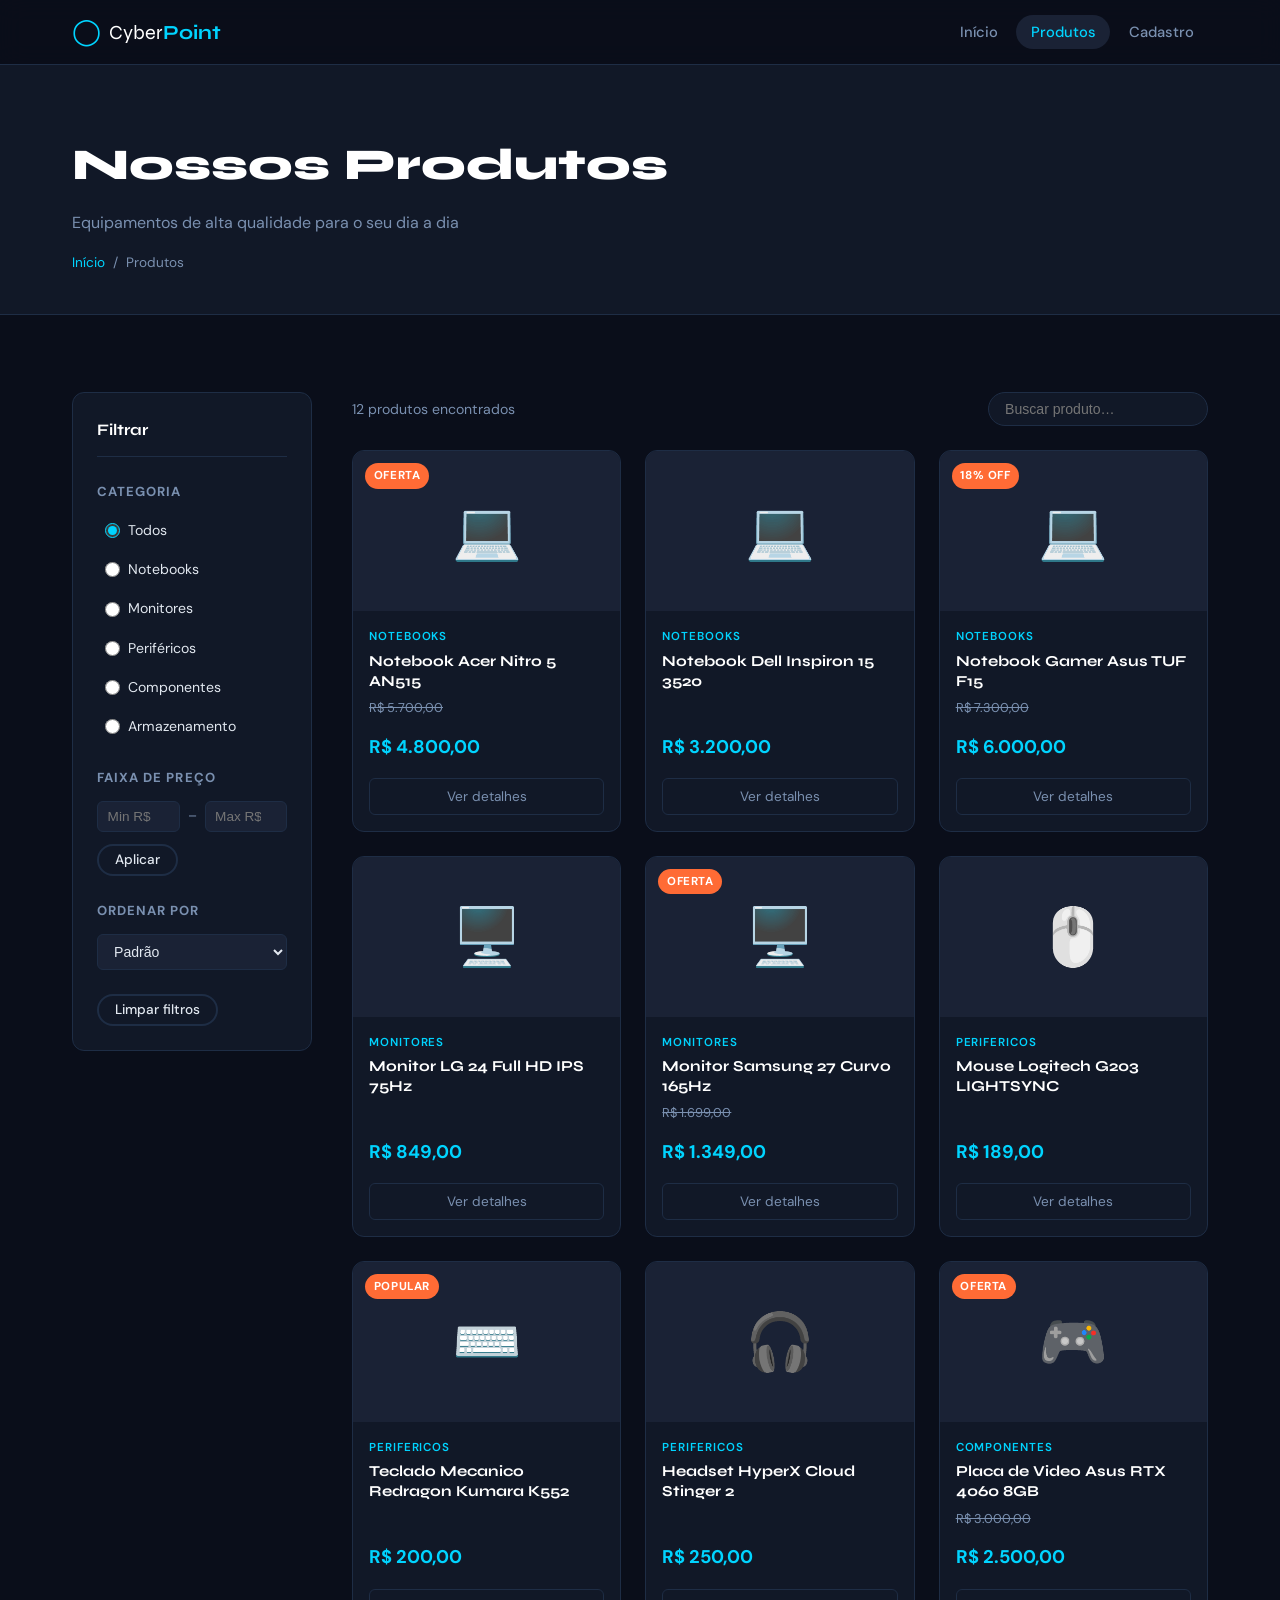
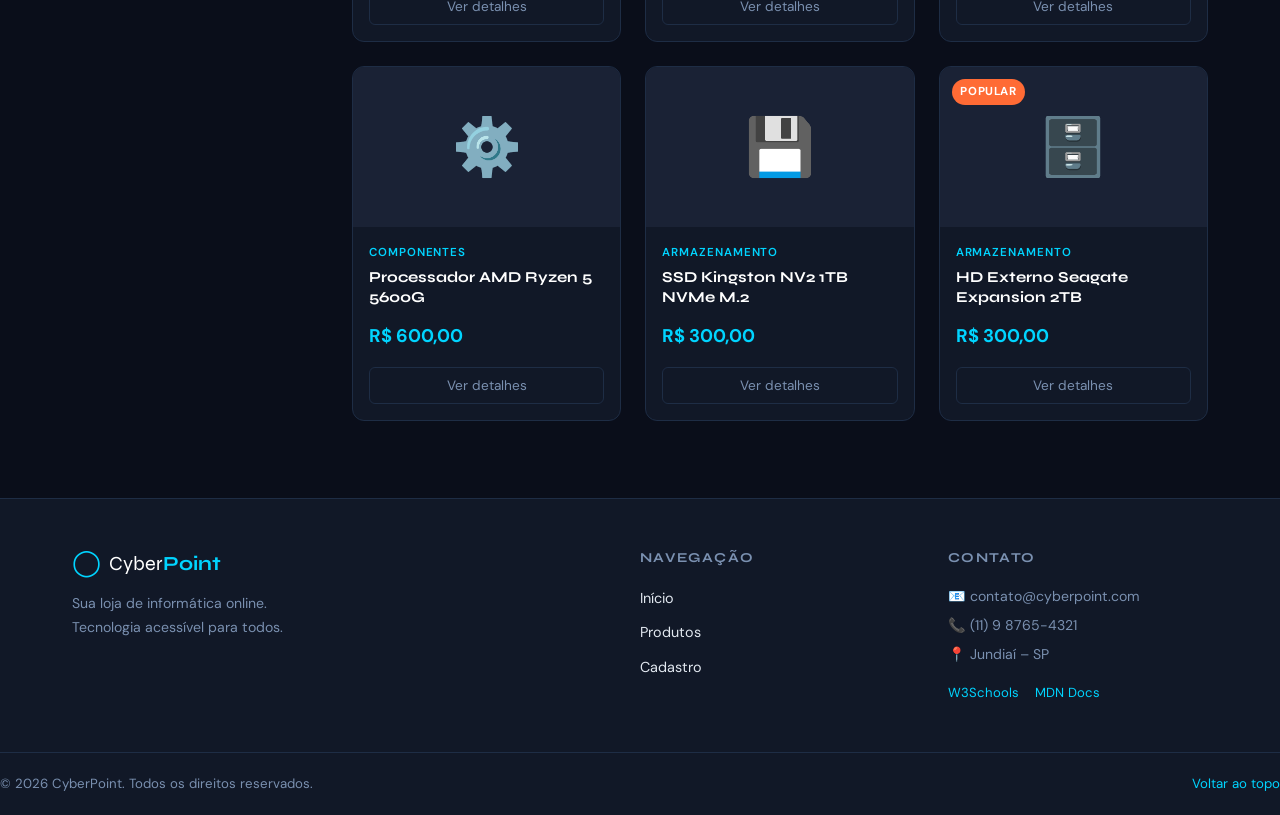
==== produtos.html @ f6575be1 "Projeto Final UC15 - CyberPoint" ====
<!DOCTYPE html>
<html lang="pt-BR">
<head>
  <meta charset="UTF-8" />
  <meta name="viewport" content="width=device-width, initial-scale=1.0" />
  <meta name="description" content="Catálogo de produtos CyberPoint – notebooks, monitores, periféricos e muito mais." />
  <meta name="author" content="CyberPoint" />
  <title>Produtos | CyberPoint</title>
  <link rel="stylesheet" href="css/style.css" />
  <link rel="preconnect" href="https://fonts.googleapis.com" />
  <link href="https://fonts.googleapis.com/css2?family=Syne:wght@400;700;800&family=DM+Sans:wght@300;400;500&display=swap" rel="stylesheet" />
</head>
<body data-page="produtos">
 
  <header class="site-header" id="topo">
    <div class="header-inner container">
      <a href="index.html" class="logo" aria-label="CyberPoint Home">
        <span class="logo-icon">&#9711;</span>
        <span class="logo-text">Cyber<strong>Point</strong></span>
      </a>
      <nav class="main-nav" id="main-nav" aria-label="Navegação principal">
        <ul>
          <li><a href="index.html" class="nav-link">Início</a></li>
          <li><a href="produtos.html" class="nav-link active">Produtos</a></li>
          <li><a href="cadastro.html" class="nav-link">Cadastro</a></li>
        </ul>
      </nav>
      <button class="nav-toggle" id="nav-toggle" aria-label="Abrir menu" aria-expanded="false" aria-controls="main-nav">
        <span></span><span></span><span></span>
      </button>
    </div>
  </header>
 
  <main id="main-content">
 
    <!-- PAGE HERO -->
    <section class="page-hero" aria-labelledby="page-title">
      <div class="container">
        <h1 id="page-title">Nossos Produtos</h1>
        <p>Equipamentos de alta qualidade para o seu dia a dia</p>
        <nav aria-label="Breadcrumb" class="breadcrumb">
          <ol>
            <li><a href="index.html">Início</a></li>
            <li aria-current="page">Produtos</li>
          </ol>
        </nav>
      </div>
    </section>
 
    <!-- FILTRO + CATÁLOGO -->
    <section class="catalog section" aria-labelledby="catalog-heading">
      <div class="container catalog-layout">
 
        <!-- SIDEBAR FILTROS -->
        <aside class="filters-sidebar" aria-label="Filtros de produtos">
          <h2 id="catalog-heading" class="filters-title">Filtrar</h2>
 
          <div class="filter-group">
            <h3>Categoria</h3>
            <ul class="filter-list" role="list">
              <li><label><input type="radio" name="cat" value="todos" checked /> Todos</label></li>
              <li><label><input type="radio" name="cat" value="notebooks" /> Notebooks</label></li>
              <li><label><input type="radio" name="cat" value="monitores" /> Monitores</label></li>
              <li><label><input type="radio" name="cat" value="perifericos" /> Periféricos</label></li>
              <li><label><input type="radio" name="cat" value="componentes" /> Componentes</label></li>
              <li><label><input type="radio" name="cat" value="armazenamento" /> Armazenamento</label></li>
            </ul>
          </div>
 
          <div class="filter-group">
            <h3>Faixa de Preço</h3>
            <div class="price-range">
              <label for="price-min" class="sr-only">Preço mínimo</label>
              <input type="number" id="price-min" placeholder="Min R$" min="0" />
              <span>–</span>
              <label for="price-max" class="sr-only">Preço máximo</label>
              <input type="number" id="price-max" placeholder="Max R$" min="0" />
            </div>
            <button class="btn btn-outline btn-sm" id="apply-price">Aplicar</button>
          </div>
 
          <div class="filter-group">
            <h3>Ordenar por</h3>
            <select id="sort-select" aria-label="Ordenar produtos">
              <option value="default">Padrão</option>
              <option value="price-asc">Menor preço</option>
              <option value="price-desc">Maior preço</option>
              <option value="name-asc">A–Z</option>
            </select>
          </div>
 
          <button class="btn btn-outline btn-sm" id="clear-filters">Limpar filtros</button>
        </aside>
 
        <!-- PRODUTOS -->
        <div class="products-area">
          <div class="products-toolbar">
            <p id="results-count" class="results-count"></p>
            <div class="search-wrap">
              <label for="search-products" class="sr-only">Buscar produtos</label>
              <input type="search" id="search-products" placeholder="Buscar produto…" aria-label="Buscar produto" />
            </div>
          </div>
          <div class="products-grid" id="products-container" aria-live="polite" aria-label="Lista de produtos">
            <!-- Preenchido via JS -->
          </div>
          <p id="no-results" class="no-results" hidden>Nenhum produto encontrado. Tente outros filtros.</p>
        </div>
 
      </div>
    </section>
 
  </main>
 
  <!-- MODAL DO PRODUTO -->
  <div class="modal-overlay" id="modal-overlay" role="dialog" aria-modal="true" aria-labelledby="modal-product-name" hidden>
    <div class="modal-box">
      <button class="modal-close" id="modal-close" aria-label="Fechar">✕</button>
      <div class="modal-emoji" id="modal-emoji" aria-hidden="true"></div>
      <h2 id="modal-product-name"></h2>
      <p id="modal-product-desc"></p>
      <ul id="modal-specs" class="modal-specs"></ul>
      <p class="modal-price" id="modal-price"></p>
      <a href="cadastro.html" class="btn btn-primary">Comprar agora</a>
    </div>
  </div>
 
  <footer class="site-footer" role="contentinfo">
    <div class="container footer-inner">
      <div class="footer-brand">
        <a href="index.html" class="logo">
          <span class="logo-icon">&#9711;</span>
          <span class="logo-text">Cyber<strong>Point</strong></span>
        </a>
        <p>Sua loja de informática online.<br />Tecnologia acessível para todos.</p>
      </div>
      <nav class="footer-nav" aria-label="Links do rodapé">
        <h4>Navegação</h4>
        <ul>
          <li><a href="index.html">Início</a></li>
          <li><a href="produtos.html">Produtos</a></li>
          <li><a href="cadastro.html">Cadastro</a></li>
        </ul>
      </nav>
      <div class="footer-contact">
        <h4>Contato</h4>
        <address>
          <p>📧 contato@cyberpoint.com</p>
          <p>📞 (11) 9 8765-4321</p>
          <p>📍 Jundiaí – SP</p>
        </address>
        <div class="footer-links">
          <a href="https://www.w3schools.com" target="_blank" rel="noopener noreferrer">W3Schools</a>
          <a href="https://developer.mozilla.org/pt-BR/" target="_blank" rel="noopener noreferrer">MDN Docs</a>
        </div>
      </div>
    </div>
    <div class="footer-bottom">
      <p>&copy; 2026 CyberPoint. Todos os direitos reservados.</p>
      <a href="#topo" class="back-to-top" aria-label="Voltar ao topo">Voltar ao topo</a>
    </div>
  </footer>

  <script src="js/script.js"></script>
</body>
</html>
---- css/style.css ----
*, *::before, *::after { box-sizing: border-box; margin: 0; padding: 0; }

:root {
  /* Palette */
  --c-bg:         #0a0e1a;
  --c-surface:    #111827;
  --c-surface2:   #1a2235;
  --c-border:     #1e2d45;
  --c-accent:     #00d4ff;
  --c-accent2:    #ff6b35;
  --c-text:       #e2e8f0;
  --c-text-muted: #7a90b0;
  --c-white:      #ffffff;

  /* Typography */
  --font-display: 'Syne', sans-serif;
  --font-body:    'DM Sans', sans-serif;

  /* Spacing */
  --section-gap: clamp(3rem, 6vw, 6rem);
  --container:   1200px;
  --radius:      12px;
  --radius-sm:   6px;

  /* Transitions */
  --transition: 220ms ease;
}

/* BASE */
html { scroll-behavior: smooth; }

body {
  font-family: var(--font-body);
  background-color: var(--c-bg);
  color: var(--c-text);
  line-height: 1.65;
  overflow-x: hidden;
  font-size: 1rem;
}

img { max-width: 100%; display: block; }
a { color: inherit; text-decoration: none; }
ul, ol { list-style: none; }
address { font-style: normal; }

/* UTILITY */
.container {
  max-width: var(--container);
  margin-inline: auto;
  padding-inline: clamp(1rem, 4vw, 2rem);
}

.section { padding-block: var(--section-gap); }

.sr-only {
  position: absolute; width: 1px; height: 1px;
  padding: 0; margin: -1px; overflow: hidden;
  clip: rect(0,0,0,0); white-space: nowrap; border: 0;
}

.section-header {
  display: flex;
  align-items: baseline;
  justify-content: space-between;
  flex-wrap: wrap;
  gap: 0.5rem;
  margin-bottom: 2.5rem;
}

.section-header h2 {
  font-family: var(--font-display);
  font-size: clamp(1.5rem, 3vw, 2rem);
  font-weight: 800;
  color: var(--c-white);
}

.section-header p {
  color: var(--c-text-muted);
  font-size: 0.95rem;
}

.see-all {
  font-size: 0.9rem;
  color: var(--c-accent);
  font-weight: 500;
  transition: opacity var(--transition);
}
.see-all:hover { opacity: 0.75; }

/* BUTTONS */
.btn {
  display: inline-flex;
  align-items: center;
  gap: 0.4rem;
  padding: 0.7rem 1.5rem;
  border-radius: 50px;
  font-family: var(--font-body);
  font-size: 0.95rem;
  font-weight: 500;
  cursor: pointer;
  border: 2px solid transparent;
  transition: all var(--transition);
  text-decoration: none;
  line-height: 1;
}

.btn-primary {
  background: var(--c-accent);
  color: var(--c-bg);
  border-color: var(--c-accent);
}
.btn-primary:hover {
  background: transparent;
  color: var(--c-accent);
}

.btn-outline {
  background: transparent;
  color: var(--c-text);
  border-color: var(--c-border);
}
.btn-outline:hover {
  border-color: var(--c-accent);
  color: var(--c-accent);
}

.btn-full { width: 100%; justify-content: center; }
.btn-sm { font-size: 0.85rem; padding: 0.45rem 1rem; }

/* HEADER */
.site-header {
  position: sticky;
  top: 0;
  z-index: 100;
  background: rgba(10, 14, 26, 0.9);
  backdrop-filter: blur(12px);
  -webkit-backdrop-filter: blur(12px);
  border-bottom: 1px solid var(--c-border);
  transition: background var(--transition);
}

.header-inner {
  display: flex;
  align-items: center;
  justify-content: space-between;
  height: 64px;
  gap: 2rem;
}

/* Logo */
.logo {
  display: flex;
  align-items: center;
  gap: 0.5rem;
  font-family: var(--font-display);
  font-size: 1.25rem;
  color: var(--c-white);
  text-decoration: none;
  white-space: nowrap;
}
.logo-icon {
  font-size: 1.6rem;
  color: var(--c-accent);
  line-height: 1;
}
.logo strong { color: var(--c-accent); }

/* Nav */
.main-nav ul {
  display: flex;
  align-items: center;
  gap: 0.25rem;
}

.nav-link {
  padding: 0.45rem 0.9rem;
  border-radius: 50px;
  font-size: 0.92rem;
  font-weight: 500;
  color: var(--c-text-muted);
  transition: all var(--transition);
}
.nav-link:hover,
.nav-link.active {
  color: var(--c-white);
  background: var(--c-surface2);
}
.nav-link.active { color: var(--c-accent); }

.nav-toggle {
  display: none;
  flex-direction: column;
  gap: 5px;
  background: none;
  border: none;
  cursor: pointer;
  padding: 4px;
}
.nav-toggle span {
  display: block;
  width: 24px;
  height: 2px;
  background: var(--c-text);
  border-radius: 2px;
  transition: all var(--transition);
}
.nav-toggle.open span:nth-child(1) { transform: rotate(45deg) translate(5px, 5px); }
.nav-toggle.open span:nth-child(2) { opacity: 0; }
.nav-toggle.open span:nth-child(3) { transform: rotate(-45deg) translate(5px, -5px); }

/* HERO */
.hero {
  position: relative;
  overflow: hidden;
  min-height: 88vh;
  display: flex;
  align-items: center;
}

.hero-bg-shapes {
  position: absolute;
  inset: 0;
  pointer-events: none;
  overflow: hidden;
}
.shape {
  position: absolute;
  border-radius: 50%;
  filter: blur(80px);
  opacity: 0.18;
}
.shape-1 {
  width: 500px; height: 500px;
  background: var(--c-accent);
  top: -100px; right: -100px;
}
.shape-2 {
  width: 400px; height: 400px;
  background: var(--c-accent2);
  bottom: -80px; left: -80px;
}
.shape-3 {
  width: 300px; height: 300px;
  background: #6c47ff;
  top: 40%; left: 30%;
}

.hero-content {
  display: grid;
  grid-template-columns: 1fr 1fr;
  gap: 4rem;
  align-items: center;
  padding-block: 6rem 4rem;
  position: relative;
  z-index: 1;
}

.hero-tag {
  display: inline-block;
  font-size: 0.78rem;
  font-weight: 600;
  text-transform: uppercase;
  letter-spacing: 0.1em;
  color: var(--c-accent);
  background: rgba(0,212,255,0.1);
  border: 1px solid rgba(0,212,255,0.25);
  padding: 0.3rem 0.8rem;
  border-radius: 50px;
  margin-bottom: 1.2rem;
}

.hero-text h1 {
  font-family: var(--font-display);
  font-size: clamp(2.2rem, 5vw, 3.8rem);
  font-weight: 800;
  color: var(--c-white);
  line-height: 1.1;
  margin-bottom: 1.2rem;
}
.hero-text h1 em {
  font-style: normal;
  color: var(--c-accent);
}

.hero-text p {
  font-size: 1.05rem;
  color: var(--c-text-muted);
  max-width: 440px;
  margin-bottom: 2rem;
}

.hero-cta {
  display: flex;
  gap: 1rem;
  flex-wrap: wrap;
}

/* Hero floating cards */
.hero-image {
  display: flex;
  flex-direction: column;
  gap: 1rem;
  align-items: flex-end;
}

.hero-card {
  display: flex;
  align-items: center;
  gap: 1rem;
  background: var(--c-surface);
  border: 1px solid var(--c-border);
  border-radius: var(--radius);
  padding: 1rem 1.25rem;
  width: 90%;
  max-width: 280px;
  box-shadow: 0 8px 32px rgba(0,0,0,0.4);
  transition: transform var(--transition);
}
.hero-card:hover { transform: translateX(-4px); }

.hero-card-icon { font-size: 2rem; }
.hero-card-info { display: flex; flex-direction: column; }
.hero-card-name { font-size: 0.88rem; color: var(--c-text-muted); }
.hero-card-price {
  font-family: var(--font-display);
  font-size: 1.1rem;
  font-weight: 700;
  color: var(--c-accent);
}

/* Floating animation */
@keyframes floatY {
  0%, 100% { transform: translateY(0); }
  50%       { transform: translateY(-10px); }
}
.floating         { animation: floatY 4s ease-in-out infinite; }
.floating.delay-1 { animation-delay: 1.3s; }
.floating.delay-2 { animation-delay: 2.6s; }

/* CATEGORIES */
.cat-grid {
  display: grid;
  grid-template-columns: repeat(auto-fill, minmax(140px, 1fr));
  gap: 1rem;
}

.cat-card {
  display: flex;
  flex-direction: column;
  align-items: center;
  gap: 0.6rem;
  padding: 1.5rem 1rem;
  background: var(--c-surface);
  border: 1px solid var(--c-border);
  border-radius: var(--radius);
  transition: all var(--transition);
  cursor: pointer;
}
.cat-card:hover {
  border-color: var(--c-accent);
  transform: translateY(-4px);
  box-shadow: 0 8px 24px rgba(0,212,255,0.12);
}

.cat-emoji { font-size: 2rem; }
.cat-name  { font-size: 0.88rem; font-weight: 500; color: var(--c-text); }

/* PRODUCTS GRID */
.products-grid {
  display: grid;
  grid-template-columns: repeat(auto-fill, minmax(220px, 1fr));
  gap: 1.5rem;
}

.product-card {
  background: var(--c-surface);
  border: 1px solid var(--c-border);
  border-radius: var(--radius);
  overflow: hidden;
  display: flex;
  flex-direction: column;
  transition: all var(--transition);
  cursor: pointer;
  position: relative;
}
.product-card:hover {
  border-color: var(--c-accent);
  transform: translateY(-6px);
  box-shadow: 0 12px 32px rgba(0,212,255,0.1);
}

.product-badge {
  position: absolute;
  top: 0.75rem;
  left: 0.75rem;
  background: var(--c-accent2);
  color: white;
  font-size: 0.72rem;
  font-weight: 700;
  text-transform: uppercase;
  letter-spacing: 0.05em;
  padding: 0.2rem 0.55rem;
  border-radius: 50px;
}

.product-img {
  background: var(--c-surface2);
  display: flex;
  align-items: center;
  justify-content: center;
  height: 160px;
  overflow: hidden;
}

/* Quando tiver imagem real */
.product-img img {
  width: 100%;
  height: 100%;
  object-fit: contain;
  padding: 12px;
  transition: transform var(--transition);
}
.product-card:hover .product-img img { transform: scale(1.05); }

/* Placeholder emoji */
.product-img-emoji,
.product-img-fallback {
  font-size: 3.5rem;
  line-height: 1;
  transition: transform var(--transition);
}
.product-card:hover .product-img-emoji { transform: scale(1.1); }

.product-info {
  padding: 1rem;
  flex: 1;
  display: flex;
  flex-direction: column;
  gap: 0.35rem;
}

.product-cat {
  font-size: 0.72rem;
  text-transform: uppercase;
  letter-spacing: 0.08em;
  color: var(--c-accent);
  font-weight: 600;
}

.product-name {
  font-family: var(--font-display);
  font-size: 0.95rem;
  font-weight: 700;
  color: var(--c-white);
  line-height: 1.3;
}

.product-price {
  font-size: 1.15rem;
  font-weight: 700;
  color: var(--c-accent);
  margin-top: auto;
  padding-top: 0.5rem;
}

.product-old-price {
  font-size: 0.8rem;
  color: var(--c-text-muted);
  text-decoration: line-through;
}

.product-btn {
  margin: 0 1rem 1rem;
  display: block;
  text-align: center;
  padding: 0.55rem;
  background: transparent;
  border: 1px solid var(--c-border);
  border-radius: var(--radius-sm);
  font-size: 0.85rem;
  color: var(--c-text-muted);
  transition: all var(--transition);
  cursor: pointer;
  font-family: var(--font-body);
}
.product-btn:hover, .product-card:hover .product-btn {
  background: var(--c-accent);
  border-color: var(--c-accent);
  color: var(--c-bg);
  font-weight: 600;
}

/* PROMO BANNER */
.promo-banner { background: var(--c-surface); }
.promo-inner {
  display: flex;
  align-items: center;
  justify-content: space-between;
  gap: 2rem;
  padding: 3rem;
  border-radius: 20px;
  background: linear-gradient(135deg, rgba(0,212,255,0.08) 0%, rgba(255,107,53,0.08) 100%);
  border: 1px solid rgba(0,212,255,0.2);
}
.promo-tag {
  display: inline-block;
  font-size: 0.78rem;
  font-weight: 700;
  text-transform: uppercase;
  letter-spacing: 0.1em;
  color: var(--c-accent2);
  margin-bottom: 0.75rem;
}
.promo-text h2 {
  font-family: var(--font-display);
  font-size: clamp(1.5rem, 3vw, 2.25rem);
  font-weight: 800;
  color: var(--c-white);
  margin-bottom: 0.6rem;
}
.promo-text h2 strong { color: var(--c-accent2); }
.promo-text p { color: var(--c-text-muted); margin-bottom: 1.5rem; }
.promo-graphic { font-size: 5rem; opacity: 0.6; }

/* BENEFITS */
.benefits-grid {
  display: grid;
  grid-template-columns: repeat(auto-fill, minmax(200px, 1fr));
  gap: 1.5rem;
}

.benefit-item {
  padding: 1.75rem;
  background: var(--c-surface);
  border: 1px solid var(--c-border);
  border-radius: var(--radius);
  display: flex;
  flex-direction: column;
  gap: 0.6rem;
  transition: border-color var(--transition);
}
.benefit-item:hover { border-color: var(--c-accent); }

.benefit-icon { font-size: 1.75rem; }
.benefit-item h3 {
  font-family: var(--font-display);
  font-size: 1rem;
  font-weight: 700;
  color: var(--c-white);
}
.benefit-item p { font-size: 0.88rem; color: var(--c-text-muted); }

/* FOOTER */
.site-footer {
  background: var(--c-surface);
  border-top: 1px solid var(--c-border);
  margin-top: auto;
}

.footer-inner {
  display: grid;
  grid-template-columns: 2fr 1fr 1fr;
  gap: 3rem;
  padding-block: 3rem;
}

.footer-brand .logo { margin-bottom: 0.75rem; }
.footer-brand p { font-size: 0.88rem; color: var(--c-text-muted); line-height: 1.7; }

.footer-nav h4,
.footer-contact h4 {
  font-family: var(--font-display);
  font-size: 0.85rem;
  text-transform: uppercase;
  letter-spacing: 0.1em;
  color: var(--c-text-muted);
  margin-bottom: 1rem;
}

.footer-nav ul { display: flex; flex-direction: column; gap: 0.5rem; }
.footer-nav a {
  font-size: 0.9rem;
  color: var(--c-text);
  transition: color var(--transition);
}
.footer-nav a:hover { color: var(--c-accent); }

.footer-contact address p {
  font-size: 0.88rem;
  color: var(--c-text-muted);
  margin-bottom: 0.35rem;
}

.footer-links {
  display: flex;
  gap: 1rem;
  margin-top: 1rem;
}
.footer-links a {
  font-size: 0.82rem;
  color: var(--c-accent);
  transition: opacity var(--transition);
}
.footer-links a:hover { opacity: 0.7; }

.footer-bottom {
  display: flex;
  align-items: center;
  justify-content: space-between;
  border-top: 1px solid var(--c-border);
  padding-block: 1.25rem;
  font-size: 0.83rem;
  color: var(--c-text-muted);
}

.back-to-top {
  color: var(--c-accent);
  transition: opacity var(--transition);
}
.back-to-top:hover { opacity: 0.7; }

/* PAGE HERO */
.page-hero {
  padding-block: 4rem 2.5rem;
  background: var(--c-surface);
  border-bottom: 1px solid var(--c-border);
}
.page-hero h1 {
  font-family: var(--font-display);
  font-size: clamp(1.75rem, 4vw, 2.75rem);
  font-weight: 800;
  color: var(--c-white);
  margin-bottom: 0.5rem;
}
.page-hero p { color: var(--c-text-muted); margin-bottom: 1rem; }

.breadcrumb ol {
  display: flex;
  gap: 0.5rem;
  font-size: 0.85rem;
  color: var(--c-text-muted);
}
.breadcrumb li:not(:last-child)::after { content: '/'; margin-left: 0.5rem; }
.breadcrumb a { color: var(--c-accent); }

/* CATALOG LAYOUT */
.catalog-layout {
  display: grid;
  grid-template-columns: 240px 1fr;
  gap: 2.5rem;
  align-items: start;
}

/* Filters sidebar */
.filters-sidebar {
  background: var(--c-surface);
  border: 1px solid var(--c-border);
  border-radius: var(--radius);
  padding: 1.5rem;
  position: sticky;
  top: 80px;
}

.filters-title {
  font-family: var(--font-display);
  font-size: 1rem;
  font-weight: 700;
  color: var(--c-white);
  margin-bottom: 1.5rem;
  padding-bottom: 0.75rem;
  border-bottom: 1px solid var(--c-border);
}

.filter-group {
  margin-bottom: 1.5rem;
}
.filter-group h3 {
  font-size: 0.82rem;
  text-transform: uppercase;
  letter-spacing: 0.08em;
  color: var(--c-text-muted);
  margin-bottom: 0.75rem;
}

.filter-list { display: flex; flex-direction: column; gap: 0.4rem; }
.filter-list label {
  display: flex;
  align-items: center;
  gap: 0.5rem;
  font-size: 0.88rem;
  cursor: pointer;
  color: var(--c-text);
  padding: 0.3rem 0.5rem;
  border-radius: var(--radius-sm);
  transition: background var(--transition);
}
.filter-list label:hover { background: var(--c-surface2); }

.price-range {
  display: flex;
  align-items: center;
  gap: 0.5rem;
  margin-bottom: 0.75rem;
}
.price-range input {
  flex: 1;
  background: var(--c-surface2);
  border: 1px solid var(--c-border);
  border-radius: var(--radius-sm);
  padding: 0.45rem 0.6rem;
  color: var(--c-text);
  font-size: 0.85rem;
  width: 100%;
}
.price-range span { color: var(--c-text-muted); font-size: 0.85rem; }

#sort-select {
  width: 100%;
  background: var(--c-surface2);
  border: 1px solid var(--c-border);
  color: var(--c-text);
  padding: 0.5rem 0.75rem;
  border-radius: var(--radius-sm);
  font-size: 0.88rem;
  cursor: pointer;
}

/* Products toolbar */
.products-toolbar {
  display: flex;
  align-items: center;
  justify-content: space-between;
  margin-bottom: 1.5rem;
  gap: 1rem;
  flex-wrap: wrap;
}

.results-count { font-size: 0.88rem; color: var(--c-text-muted); }

.search-wrap input {
  background: var(--c-surface);
  border: 1px solid var(--c-border);
  border-radius: 50px;
  padding: 0.5rem 1rem;
  color: var(--c-text);
  font-size: 0.88rem;
  width: 220px;
  transition: border-color var(--transition);
}
.search-wrap input:focus {
  outline: none;
  border-color: var(--c-accent);
}

.no-results {
  text-align: center;
  color: var(--c-text-muted);
  padding: 3rem;
  font-size: 1rem;
}

/* MODAL */
.modal-overlay {
  position: fixed;
  inset: 0;
  background: rgba(0,0,0,0.7);
  backdrop-filter: blur(6px);
  z-index: 200;
  display: flex;
  align-items: center;
  justify-content: center;
  padding: 1rem;
}
.modal-overlay[hidden] { display: none; }

.modal-box {
  background: var(--c-surface);
  border: 1px solid var(--c-border);
  border-radius: 20px;
  max-width: 480px;
  width: 100%;
  padding: 2rem;
  position: relative;
  animation: fadeUp 0.25s ease;
}

@keyframes fadeUp {
  from { opacity: 0; transform: translateY(20px); }
  to   { opacity: 1; transform: translateY(0); }
}

.modal-close {
  position: absolute;
  top: 1rem;
  right: 1rem;
  background: var(--c-surface2);
  border: none;
  color: var(--c-text);
  font-size: 1rem;
  width: 2rem;
  height: 2rem;
  border-radius: 50%;
  cursor: pointer;
  display: flex;
  align-items: center;
  justify-content: center;
  transition: background var(--transition);
}
.modal-close:hover { background: var(--c-border); }

.modal-emoji { font-size: 4rem; margin-bottom: 0.75rem; }

.modal-box h2 {
  font-family: var(--font-display);
  font-size: 1.4rem;
  font-weight: 800;
  color: var(--c-white);
  margin-bottom: 0.5rem;
}
.modal-box p { color: var(--c-text-muted); margin-bottom: 1rem; }

.modal-specs {
  list-style: disc inside;
  color: var(--c-text-muted);
  font-size: 0.88rem;
  margin-bottom: 1rem;
  display: flex;
  flex-direction: column;
  gap: 0.3rem;
}

.modal-price {
  font-family: var(--font-display);
  font-size: 1.5rem;
  font-weight: 800;
  color: var(--c-accent);
  margin-bottom: 1.5rem !important;
}

/* FORM SECTION */
.form-container {
  display: grid;
  grid-template-columns: 1fr 320px;
  gap: 3rem;
  align-items: start;
}

.form-card {
  background: var(--c-surface);
  border: 1px solid var(--c-border);
  border-radius: 20px;
  padding: 2.5rem;
}

.form-card h2 {
  font-family: var(--font-display);
  font-size: 1.5rem;
  font-weight: 800;
  color: var(--c-white);
  margin-bottom: 0.35rem;
}
.form-subtitle { color: var(--c-text-muted); font-size: 0.9rem; margin-bottom: 2rem; }

fieldset {
  border: none;
  margin-bottom: 2rem;
  padding: 0;
}
legend {
  font-family: var(--font-display);
  font-size: 0.8rem;
  font-weight: 700;
  text-transform: uppercase;
  letter-spacing: 0.1em;
  color: var(--c-accent);
  margin-bottom: 1.25rem;
  padding-bottom: 0.6rem;
  border-bottom: 1px solid var(--c-border);
  width: 100%;
}

.form-row {
  display: flex;
  gap: 1rem;
  flex-wrap: wrap;
}

.form-group {
  display: flex;
  flex-direction: column;
  gap: 0.35rem;
  flex: 1;
  min-width: 0;
}

.form-group label {
  font-size: 0.85rem;
  font-weight: 500;
  color: var(--c-text);
}
.required { color: var(--c-accent2); }

.form-group input:not([type="checkbox"]):not([type="radio"]),
.form-group select,
.form-group textarea {
  background: var(--c-surface2);
  border: 1.5px solid var(--c-border);
  border-radius: var(--radius-sm);
  padding: 0.6rem 0.85rem;
  color: var(--c-text);
  font-size: 0.9rem;
  font-family: var(--font-body);
  transition: border-color var(--transition);
  width: 100%;
}
.form-group input:focus,
.form-group select:focus {
  outline: none;
  border-color: var(--c-accent);
}
.form-group input.error { border-color: #f87171; }
.form-group input.success { border-color: #34d399; }

.field-error {
  font-size: 0.78rem;
  color: #f87171;
  min-height: 1rem;
  display: block;
}
.field-hint {
  font-size: 0.78rem;
  color: var(--c-text-muted);
}

/* Password toggle */
.input-password {
  position: relative;
}
.input-password input { padding-right: 2.8rem; }
.toggle-password {
  position: absolute;
  right: 0.6rem;
  top: 50%;
  transform: translateY(-50%);
  background: none;
  border: none;
  cursor: pointer;
  font-size: 1rem;
  line-height: 1;
}



/* Checkboxes */
.checkgroup {
  display: flex;
  flex-wrap: wrap;
  gap: 0.5rem;
}
.checkgroup p {
  width: 100%;
  font-size: 0.85rem;
  font-weight: 500;
  color: var(--c-text);
  margin-bottom: 0.25rem;
}
.checkgroup label,
.checkbox-label {
  display: flex;
  align-items: center;
  gap: 0.45rem;
  font-size: 0.88rem;
  cursor: pointer;
  color: var(--c-text);
}
.prefs-fieldset .form-group { margin-bottom: 1rem; }

.inline-link { color: var(--c-accent); text-decoration: underline; }

.form-actions { margin-top: 2rem; }
.login-hint {
  text-align: center;
  font-size: 0.85rem;
  color: var(--c-text-muted);
  margin-top: 0.75rem;
}

/* Form success */
.form-success {
  text-align: center;
  padding: 2rem;
}
.success-icon { font-size: 3rem; display: block; margin-bottom: 1rem; }
.form-success h3 {
  font-family: var(--font-display);
  font-size: 1.4rem;
  color: var(--c-white);
  margin-bottom: 0.5rem;
}
.form-success p { color: var(--c-text-muted); margin-bottom: 1.5rem; }

/* Form aside */
.form-aside {
  background: var(--c-surface);
  border: 1px solid var(--c-border);
  border-radius: 20px;
  padding: 2rem;
  position: sticky;
  top: 80px;
}
.form-aside h3 {
  font-family: var(--font-display);
  font-size: 1.1rem;
  font-weight: 700;
  color: var(--c-white);
  margin-bottom: 1.5rem;
}
.form-aside ul { display: flex; flex-direction: column; gap: 1.25rem; }
.form-aside li { display: flex; gap: 0.75rem; align-items: flex-start; }
.form-aside li > span { font-size: 1.4rem; line-height: 1; margin-top: 0.1rem; }
.form-aside strong { display: block; font-size: 0.9rem; color: var(--c-white); margin-bottom: 0.15rem; }
.form-aside p { font-size: 0.82rem; color: var(--c-text-muted); }

/* RESPONSIVE */

/* Tablet */
@media (max-width: 900px) {
  .hero-content    { grid-template-columns: 1fr; gap: 3rem; }
  .hero-image      { align-items: flex-start; flex-direction: row; flex-wrap: wrap; }
  .hero-card       { max-width: 220px; }

  .catalog-layout  { grid-template-columns: 1fr; }
  .filters-sidebar { position: static; }

  .form-container  { grid-template-columns: 1fr; }
  .form-aside      { position: static; order: -1; }

  .footer-inner    { grid-template-columns: 1fr 1fr; }
  .footer-brand    { grid-column: 1 / -1; }
}

/* Mobile */
@media (max-width: 600px) {
  .nav-toggle { display: flex; }

  .main-nav {
    position: fixed;
    top: 64px;
    left: 0;
    right: 0;
    background: var(--c-surface);
    border-bottom: 1px solid var(--c-border);
    padding: 1rem;
    transform: translateY(-110%);
    transition: transform var(--transition);
  }
  .main-nav.open { transform: translateY(0); }
  .main-nav ul   { flex-direction: column; gap: 0.25rem; }
  .nav-link      { display: block; padding: 0.75rem 1rem; border-radius: var(--radius-sm); }

  .hero-content    { padding-block: 3rem 2rem; }
  .hero-image      { display: none; }

  .promo-inner     { flex-direction: column; text-align: center; }
  .promo-graphic   { display: none; }

  .cat-grid        { grid-template-columns: repeat(3, 1fr); }

  .footer-inner    { grid-template-columns: 1fr; gap: 2rem; }
  .footer-bottom   { flex-direction: column; gap: 0.5rem; text-align: center; }

  .form-row        { flex-direction: column; }
  .form-card       { padding: 1.5rem; }
}

/* INPUT AUTOFILL THEME */
input:-webkit-autofill,
input:-webkit-autofill:hover,
input:-webkit-autofill:focus {
  -webkit-box-shadow: 0 0 0px 40px var(--c-surface2) inset;
  -webkit-text-fill-color: var(--c-text);
}

/* SCROLLBAR */
::-webkit-scrollbar       { width: 6px; }
::-webkit-scrollbar-track { background: var(--c-bg); }
::-webkit-scrollbar-thumb { background: var(--c-border); border-radius: 3px; }
::-webkit-scrollbar-thumb:hover { background: var(--c-accent); }

/* FOCUS VISIBLE */
:focus-visible {
  outline: 2px solid var(--c-accent);
  outline-offset: 2px;
}

/* INPUT TYPE=RADIO/CHECKBOX ACCENT */
input[type="radio"],
input[type="checkbox"] {
  accent-color: var(--c-accent);
  width: 15px;
  height: 15px;
  cursor: pointer;
  flex-shrink: 0;
}
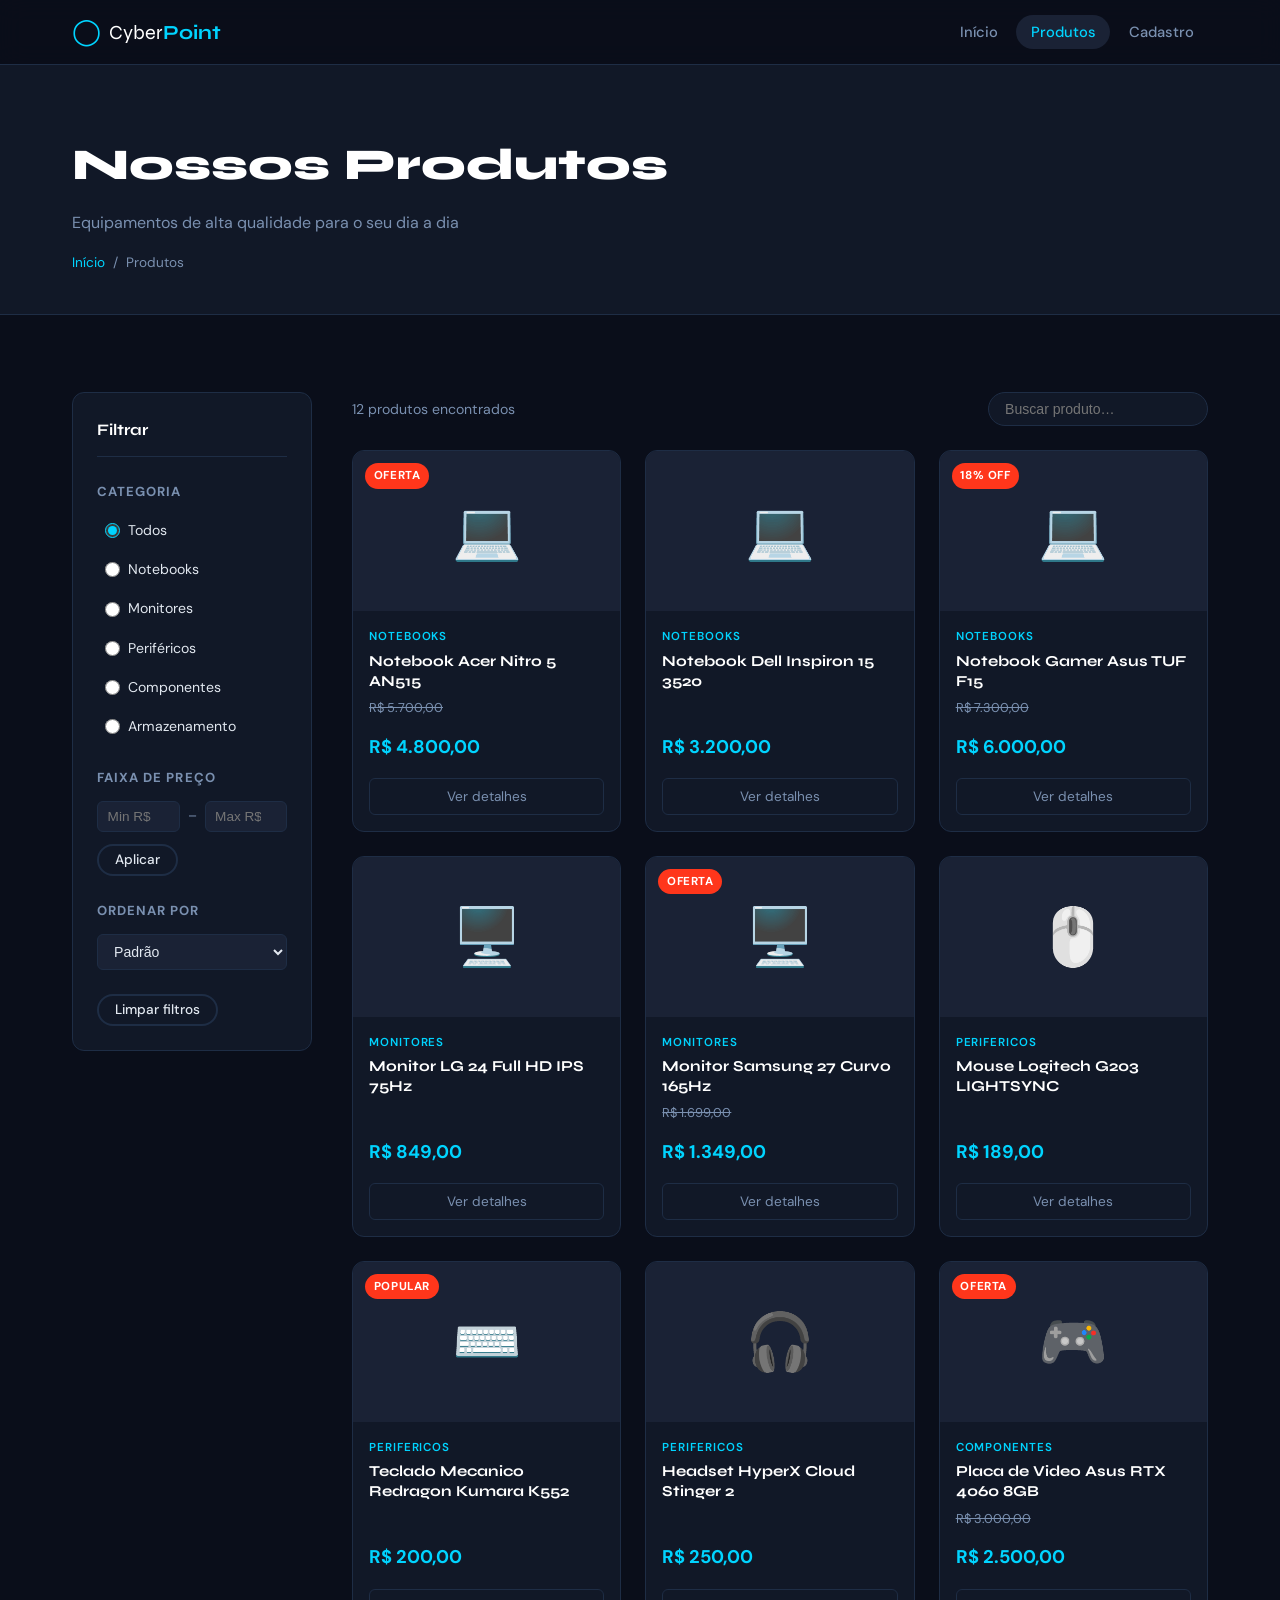
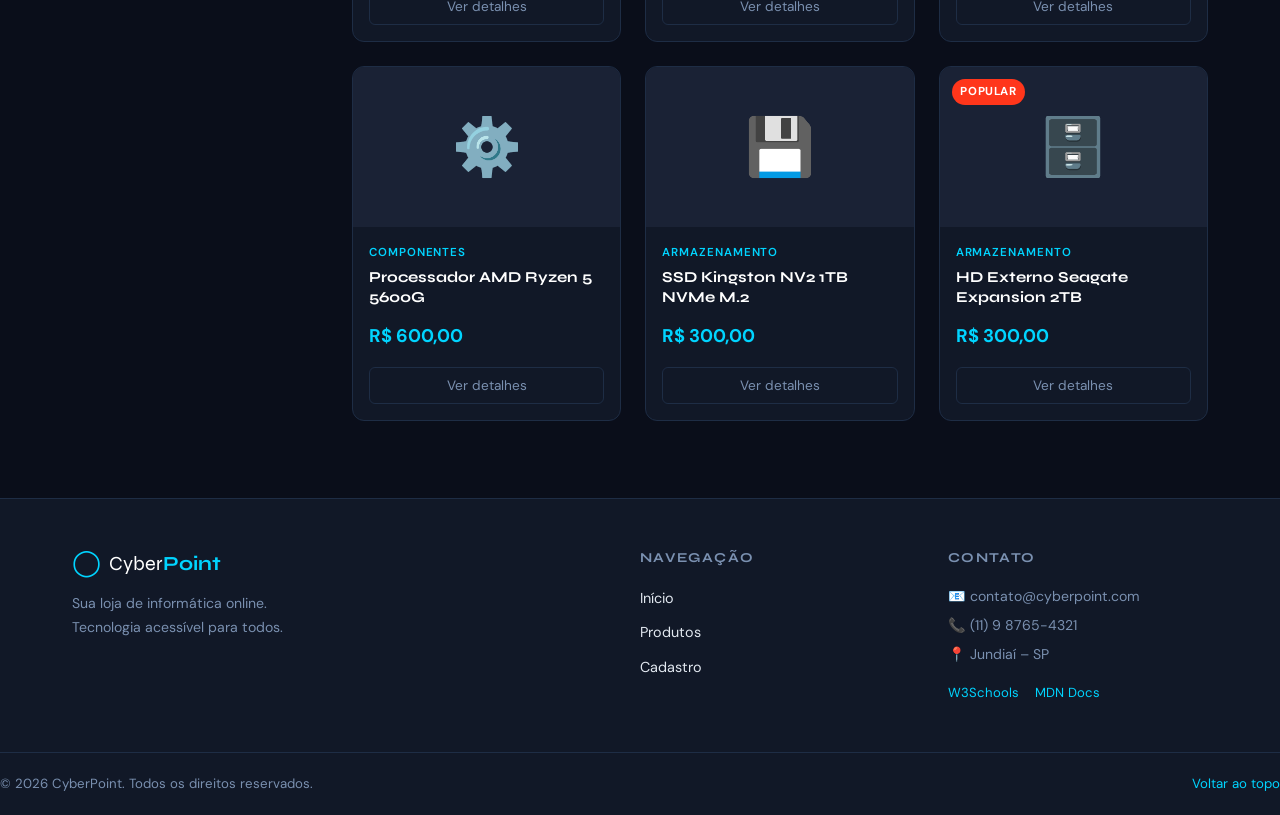
==== commit 4613f918: "minhas alterações" ====
--- a/produtos.html
+++ b/produtos.html
@@ -102,7 +102,7 @@
             </div>
           </div>
           <div class="products-grid" id="products-container" aria-live="polite" aria-label="Lista de produtos">
-            <!-- Preenchido via JS -->
+            <!-- Preenchido no JS -->
           </div>
           <p id="no-results" class="no-results" hidden>Nenhum produto encontrado. Tente outros filtros.</p>
         </div>
--- a/css/style.css
+++ b/css/style.css
@@ -1,28 +1,28 @@
 *, *::before, *::after { box-sizing: border-box; margin: 0; padding: 0; }
 
 :root {
-  /* Palette */
+
   --c-bg:         #0a0e1a;
   --c-surface:    #111827;
   --c-surface2:   #1a2235;
   --c-border:     #1e2d45;
   --c-accent:     #00d4ff;
-  --c-accent2:    #ff6b35;
+  --c-accent2:    #ff361B;
   --c-text:       #e2e8f0;
   --c-text-muted: #7a90b0;
   --c-white:      #ffffff;
 
-  /* Typography */
+
   --font-display: 'Syne', sans-serif;
   --font-body:    'DM Sans', sans-serif;
 
-  /* Spacing */
+
   --section-gap: clamp(3rem, 6vw, 6rem);
   --container:   1200px;
   --radius:      12px;
   --radius-sm:   6px;
 
-  /* Transitions */
+
   --transition: 220ms ease;
 }
 
@@ -295,7 +295,7 @@
   flex-wrap: wrap;
 }
 
-/* Hero floating cards */
+/* cards flutuantes */
 .hero-image {
   display: flex;
   flex-direction: column;
@@ -328,7 +328,7 @@
   color: var(--c-accent);
 }
 
-/* Floating animation */
+
 @keyframes floatY {
   0%, 100% { transform: translateY(0); }
   50%       { transform: translateY(-10px); }
@@ -337,7 +337,7 @@
 .floating.delay-1 { animation-delay: 1.3s; }
 .floating.delay-2 { animation-delay: 2.6s; }
 
-/* CATEGORIES */
+/* CATEGORIAS */
 .cat-grid {
   display: grid;
   grid-template-columns: repeat(auto-fill, minmax(140px, 1fr));
@@ -365,7 +365,7 @@
 .cat-emoji { font-size: 2rem; }
 .cat-name  { font-size: 0.88rem; font-weight: 500; color: var(--c-text); }
 
-/* PRODUCTS GRID */
+/* PRODUTOS */
 .products-grid {
   display: grid;
   grid-template-columns: repeat(auto-fill, minmax(220px, 1fr));
@@ -422,7 +422,7 @@
 }
 .product-card:hover .product-img img { transform: scale(1.05); }
 
-/* Placeholder emoji */
+/* emoji */
 .product-img-emoji,
 .product-img-fallback {
   font-size: 3.5rem;
@@ -522,7 +522,7 @@
 .promo-text p { color: var(--c-text-muted); margin-bottom: 1.5rem; }
 .promo-graphic { font-size: 5rem; opacity: 0.6; }
 
-/* BENEFITS */
+/* BENEFICIOS */
 .benefits-grid {
   display: grid;
   grid-template-columns: repeat(auto-fill, minmax(200px, 1fr));
@@ -643,7 +643,7 @@
 .breadcrumb li:not(:last-child)::after { content: '/'; margin-left: 0.5rem; }
 .breadcrumb a { color: var(--c-accent); }
 
-/* CATALOG LAYOUT */
+/* LAYOUT CATALOGO */
 .catalog-layout {
   display: grid;
   grid-template-columns: 240px 1fr;
@@ -651,7 +651,7 @@
   align-items: start;
 }
 
-/* Filters sidebar */
+
 .filters-sidebar {
   background: var(--c-surface);
   border: 1px solid var(--c-border);
@@ -725,7 +725,7 @@
   cursor: pointer;
 }
 
-/* Products toolbar */
+/* barra de produtos */
 .products-toolbar {
   display: flex;
   align-items: center;
@@ -837,7 +837,7 @@
   margin-bottom: 1.5rem !important;
 }
 
-/* FORM SECTION */
+/* FORMULÁRIO */
 .form-container {
   display: grid;
   grid-template-columns: 1fr 320px;
@@ -932,7 +932,7 @@
   color: var(--c-text-muted);
 }
 
-/* Password toggle */
+/* Senha */
 .input-password {
   position: relative;
 }
@@ -951,7 +951,7 @@
 
 
 
-/* Checkboxes */
+
 .checkgroup {
   display: flex;
   flex-wrap: wrap;
@@ -985,7 +985,7 @@
   margin-top: 0.75rem;
 }
 
-/* Form success */
+
 .form-success {
   text-align: center;
   padding: 2rem;
@@ -999,7 +999,7 @@
 }
 .form-success p { color: var(--c-text-muted); margin-bottom: 1.5rem; }
 
-/* Form aside */
+
 .form-aside {
   background: var(--c-surface);
   border: 1px solid var(--c-border);
@@ -1021,7 +1021,7 @@
 .form-aside strong { display: block; font-size: 0.9rem; color: var(--c-white); margin-bottom: 0.15rem; }
 .form-aside p { font-size: 0.82rem; color: var(--c-text-muted); }
 
-/* RESPONSIVE */
+/* RESPONSIVIDADE */
 
 /* Tablet */
 @media (max-width: 900px) {
@@ -1039,7 +1039,7 @@
   .footer-brand    { grid-column: 1 / -1; }
 }
 
-/* Mobile */
+/* Celular */
 @media (max-width: 600px) {
   .nav-toggle { display: flex; }
 
@@ -1073,7 +1073,7 @@
   .form-card       { padding: 1.5rem; }
 }
 
-/* INPUT AUTOFILL THEME */
+
 input:-webkit-autofill,
 input:-webkit-autofill:hover,
 input:-webkit-autofill:focus {
@@ -1081,19 +1081,19 @@
   -webkit-text-fill-color: var(--c-text);
 }
 
-/* SCROLLBAR */
+
 ::-webkit-scrollbar       { width: 6px; }
 ::-webkit-scrollbar-track { background: var(--c-bg); }
 ::-webkit-scrollbar-thumb { background: var(--c-border); border-radius: 3px; }
 ::-webkit-scrollbar-thumb:hover { background: var(--c-accent); }
 
-/* FOCUS VISIBLE */
+
 :focus-visible {
   outline: 2px solid var(--c-accent);
   outline-offset: 2px;
 }
 
-/* INPUT TYPE=RADIO/CHECKBOX ACCENT */
+
 input[type="radio"],
 input[type="checkbox"] {
   accent-color: var(--c-accent);
